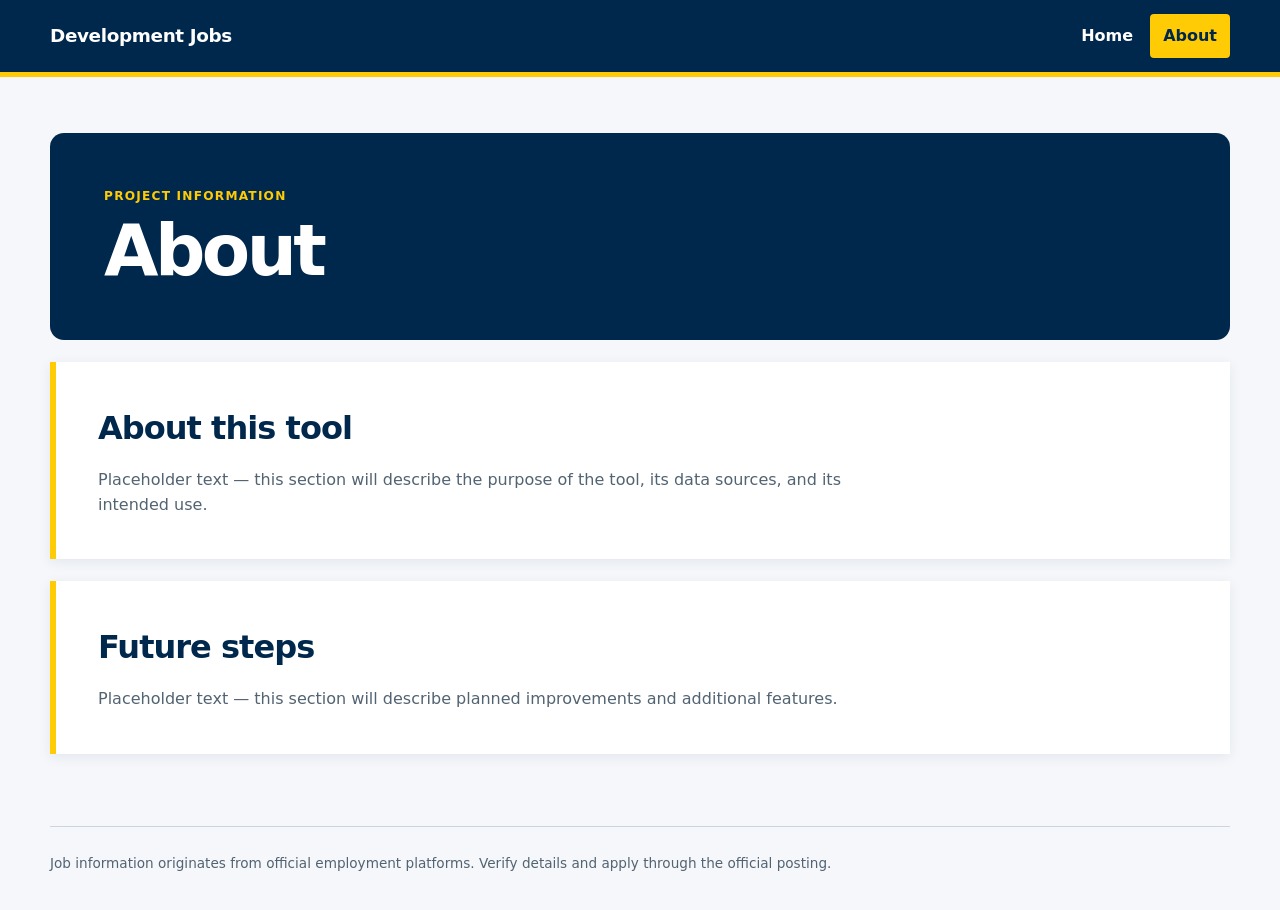
==== docs/about.html @ ef9e1f54 "Improve Excel output and public job browser" ====
<!DOCTYPE html>
<html lang="en">
<head>
    <meta charset="UTF-8">
    <meta name="viewport" content="width=device-width, initial-scale=1.0">
    <meta name="description" content="About the International Development Job Opportunities tool.">
    <title>About | International Development Job Opportunities</title>
    <link rel="stylesheet" href="styles.css">
</head>

<body>
    <header class="site-header">
        <div class="site-header__content">
            <a class="site-brand" href="index.html">Development Jobs</a>
            <nav aria-label="Primary navigation">
                <ul class="site-navigation">
                    <li><a href="index.html">Home</a></li>
                    <li><a aria-current="page" href="about.html">About</a></li>
                </ul>
            </nav>
        </div>
    </header>

    <main class="site-shell about-page">
        <section class="page-introduction" aria-labelledby="page-title">
            <p class="eyebrow">Project information</p>
            <h1 id="page-title">About</h1>
        </section>

        <section class="about-card" aria-labelledby="about-tool-title">
            <h2 id="about-tool-title">About this tool</h2>
            <p>
                Placeholder text — this section will describe the purpose of
                the tool, its data sources, and its intended use.
            </p>
        </section>

        <section class="about-card" aria-labelledby="future-steps-title">
            <h2 id="future-steps-title">Future steps</h2>
            <p>
                Placeholder text — this section will describe planned
                improvements and additional features.
            </p>
        </section>
    </main>

    <footer class="site-footer">
        <p>
            Job information originates from official employment platforms.
            Verify details and apply through the official posting.
        </p>
    </footer>
</body>
</html>
---- docs/styles.css ----
:root {
    --blue: #00274c;
    --blue-light: #174c78;
    --maize: #ffcb05;
    --maize-light: #fff4bf;
    --ink: #152534;
    --muted: #526372;
    --background: #f5f7fa;
    --surface: #ffffff;
    --border: #cbd5df;
    --focus: #a85b00;
    --shadow: 0 14px 34px rgba(0, 39, 76, 0.1);
}

* {
    box-sizing: border-box;
}

html {
    color-scheme: light;
}

body {
    min-width: 320px;
    min-height: 100vh;
    margin: 0;
    color: var(--ink);
    background: var(--background);
    font-family: system-ui, -apple-system, BlinkMacSystemFont, "Segoe UI", sans-serif;
    line-height: 1.55;
}

a {
    color: var(--blue-light);
}

a:focus-visible,
button:focus-visible,
input:focus-visible,
select:focus-visible,
.table-wrapper:focus-visible {
    outline: 3px solid var(--focus);
    outline-offset: 3px;
}

button,
input,
select {
    font: inherit;
}

.site-header {
    color: #ffffff;
    background: var(--blue);
    border-bottom: 5px solid var(--maize);
}

.site-header__content,
.site-shell,
.site-footer {
    width: min(1180px, calc(100% - 48px));
    margin: 0 auto;
}

.site-header__content {
    display: flex;
    align-items: center;
    justify-content: space-between;
    gap: 24px;
    min-height: 72px;
}

.site-brand {
    color: #ffffff;
    font-size: 1.15rem;
    font-weight: 750;
    letter-spacing: -0.02em;
    text-decoration: none;
}

.site-navigation {
    display: flex;
    gap: 4px;
    margin: 0;
    padding: 0;
    list-style: none;
}

.site-navigation a {
    display: block;
    padding: 10px 13px;
    color: #ffffff;
    border-radius: 4px;
    font-weight: 700;
    text-decoration: none;
}

.site-navigation a[aria-current="page"],
.site-navigation a:hover {
    color: var(--blue);
    background: var(--maize);
}

.site-shell {
    padding: 56px 0 72px;
}

.hero {
    padding: clamp(32px, 6vw, 70px);
    color: #ffffff;
    background: linear-gradient(125deg, var(--blue), #073d69);
    border-radius: 18px;
    box-shadow: var(--shadow);
}

.eyebrow,
.section-label {
    margin: 0 0 10px;
    color: var(--maize);
    font-size: 0.76rem;
    font-weight: 800;
    letter-spacing: 0.1em;
    text-transform: uppercase;
}

h1,
h2,
h3,
p {
    overflow-wrap: break-word;
}

h1 {
    max-width: 830px;
    margin: 0;
    font-size: clamp(2.35rem, 5.5vw, 4.6rem);
    letter-spacing: -0.05em;
    line-height: 1;
}

h2 {
    margin: 0;
    color: var(--blue);
    font-size: clamp(1.5rem, 3vw, 2rem);
    letter-spacing: -0.03em;
}

.hero-description {
    max-width: 690px;
    margin: 24px 0 0;
    color: #e7eff7;
    font-size: 1.15rem;
}

.hero-meta {
    display: flex;
    flex-wrap: wrap;
    align-items: center;
    gap: 20px 30px;
    margin-top: 32px;
}

.last-updated {
    margin: 0;
    font-weight: 650;
}

.download-button {
    display: inline-block;
    padding: 13px 18px;
    color: var(--blue);
    background: var(--maize);
    border: 2px solid var(--maize);
    border-radius: 5px;
    font-weight: 800;
    text-decoration: none;
}

.download-button:hover {
    color: #ffffff;
    background: transparent;
}

.summary-section,
.job-browser {
    margin-top: 52px;
}

.section-heading {
    display: flex;
    justify-content: space-between;
    gap: 24px;
    align-items: end;
    margin-bottom: 20px;
}

.fallback-message,
.job-count {
    max-width: 430px;
    margin: 0;
    color: var(--muted);
    font-size: 0.92rem;
}

.job-count {
    font-weight: 700;
    text-align: right;
}

.summary-cards {
    display: grid;
    grid-template-columns: repeat(4, minmax(0, 1fr));
    gap: 14px;
}

.summary-card {
    min-height: 116px;
    padding: 18px;
    background: var(--surface);
    border-top: 4px solid var(--maize);
    box-shadow: 0 3px 12px rgba(0, 39, 76, 0.08);
}

.summary-card h3 {
    min-height: 48px;
    margin: 0;
    color: var(--blue);
    font-size: 0.96rem;
    line-height: 1.28;
}

.summary-card p {
    margin: 12px 0 0;
    font-size: 1.35rem;
    font-weight: 800;
}

.filters {
    display: grid;
    grid-template-columns: repeat(4, minmax(0, 1fr)) auto;
    gap: 16px;
    align-items: end;
    padding: 20px;
    background: var(--surface);
    border: 1px solid var(--border);
    border-radius: 8px;
}

.filter-field {
    display: grid;
    gap: 6px;
}

.filter-field label {
    color: var(--blue);
    font-size: 0.87rem;
    font-weight: 750;
}

.filter-field input,
.filter-field select,
.filter-actions button,
.pagination button {
    min-height: 40px;
    padding: 8px 10px;
    color: var(--ink);
    background: #ffffff;
    border: 1px solid #aebdca;
    border-radius: 4px;
}

.filter-actions button,
.pagination button {
    color: var(--blue);
    font-weight: 750;
    cursor: pointer;
}

.filter-actions button:hover,
.pagination button:hover:not(:disabled),
.pagination button[aria-current="page"] {
    color: #ffffff;
    background: var(--blue);
    border-color: var(--blue);
}

.table-wrapper {
    margin-top: 20px;
    overflow-x: auto;
    background: var(--surface);
    border: 1px solid var(--border);
}

table {
    width: 100%;
    min-width: 800px;
    border-collapse: collapse;
}

th,
td {
    padding: 14px 16px;
    border-bottom: 1px solid #dde4ea;
    text-align: left;
    vertical-align: top;
}

th {
    background: var(--blue);
}

th button {
    width: 100%;
    padding: 0;
    color: #ffffff;
    background: transparent;
    border: 0;
    font-weight: 800;
    text-align: left;
    cursor: pointer;
}

th button::after {
    display: inline-block;
    min-width: 1em;
    margin-left: 6px;
    color: var(--maize);
    content: "↕";
}

th button[data-direction="ascending"]::after {
    content: "↑";
}

th button[data-direction="descending"]::after {
    content: "↓";
}

tbody tr:nth-child(even) {
    background: #f7f9fb;
}

tbody tr:hover {
    background: var(--maize-light);
}

td:nth-child(2) {
    min-width: 290px;
}

td a {
    color: #064f86;
    font-weight: 700;
}

.no-results {
    margin: 0;
    padding: 28px;
    color: var(--muted);
    text-align: center;
}

.pagination {
    display: flex;
    flex-wrap: wrap;
    align-items: center;
    gap: 8px;
    margin-top: 18px;
}

.page-status {
    padding: 7px 4px;
    color: var(--muted);
    font-size: 0.9rem;
    font-weight: 700;
}

.pagination button:disabled {
    opacity: 0.5;
    cursor: not-allowed;
}

.about-page {
    display: grid;
    gap: 22px;
}

.page-introduction {
    padding: clamp(30px, 5vw, 54px);
    color: #ffffff;
    background: var(--blue);
    border-radius: 14px;
}

.page-introduction h1 {
    color: #ffffff;
}

.about-card {
    padding: clamp(24px, 4vw, 42px);
    background: var(--surface);
    border-left: 6px solid var(--maize);
    box-shadow: 0 3px 12px rgba(0, 39, 76, 0.08);
}

.about-card p {
    max-width: 760px;
    margin: 14px 0 0;
    color: var(--muted);
}

.site-footer {
    padding: 26px 0 36px;
    color: var(--muted);
    border-top: 1px solid var(--border);
    font-size: 0.85rem;
}

.site-footer p {
    margin: 0;
}

@media (max-width: 920px) {
    .summary-cards {
        grid-template-columns: repeat(2, minmax(0, 1fr));
    }

    .filters {
        grid-template-columns: repeat(2, minmax(0, 1fr));
    }

    .filter-actions {
        grid-column: span 2;
    }
}

@media (max-width: 640px) {
    .site-header__content,
    .site-shell,
    .site-footer {
        width: min(100% - 28px, 1180px);
    }

    .site-header__content {
        min-height: 64px;
    }

    .site-shell {
        padding: 28px 0 48px;
    }

    .hero {
        border-radius: 10px;
    }

    .section-heading {
        display: grid;
        align-items: start;
    }

    .job-count {
        text-align: left;
    }

    .summary-cards,
    .filters {
        grid-template-columns: 1fr;
    }

    .filter-actions {
        grid-column: auto;
    }

    .filter-actions button {
        width: 100%;
    }

    .site-navigation a {
        padding: 8px;
    }
}

@media (prefers-reduced-motion: reduce) {
    * {
        scroll-behavior: auto;
    }
}
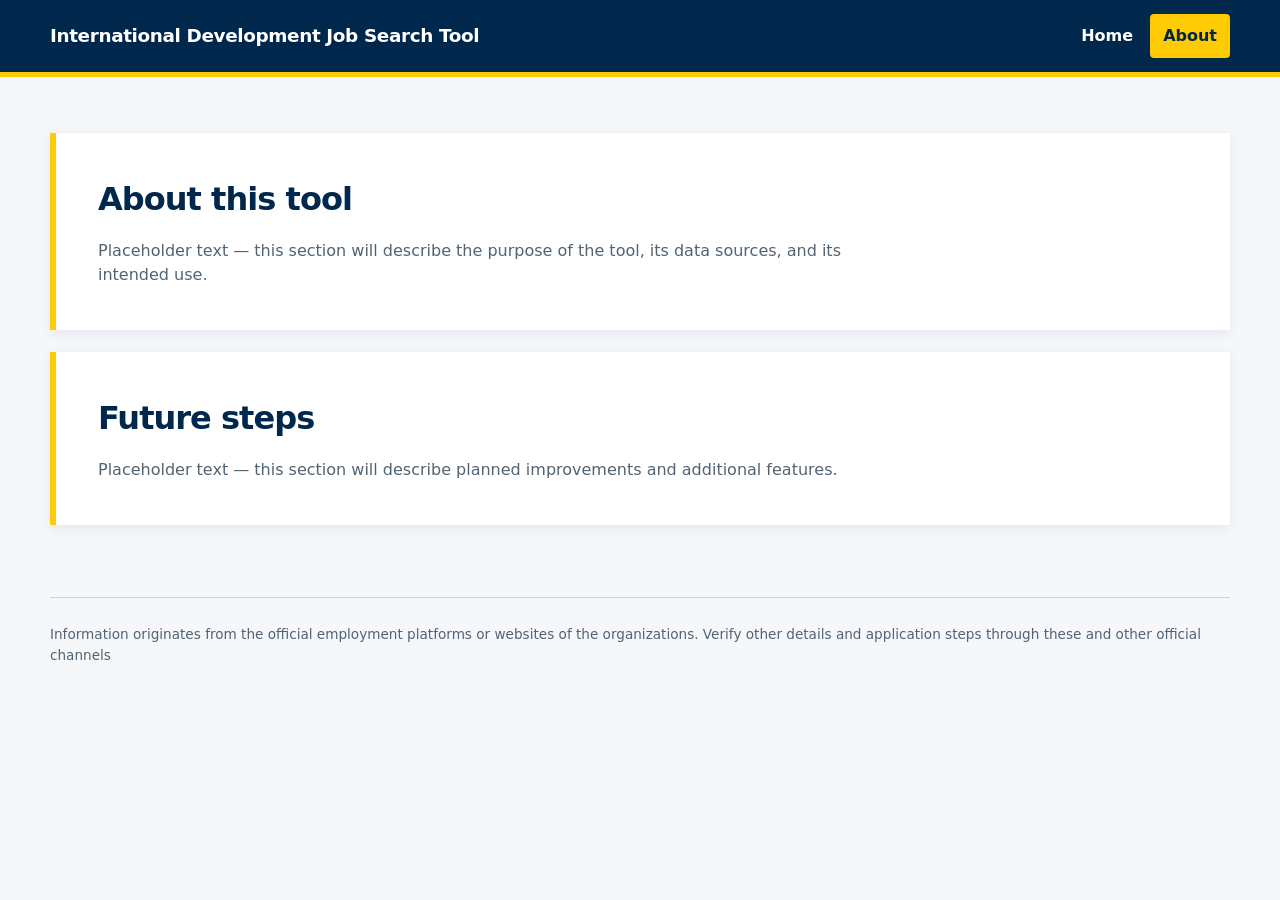
==== commit ee105075: "Refine website copy and layout" ====
--- a/docs/about.html
+++ b/docs/about.html
@@ -11,7 +11,7 @@
 <body>
     <header class="site-header">
         <div class="site-header__content">
-            <a class="site-brand" href="index.html">Development Jobs</a>
+            <a class="site-brand" href="index.html">International Development Job Search Tool</a>
             <nav aria-label="Primary navigation">
                 <ul class="site-navigation">
                     <li><a href="index.html">Home</a></li>
@@ -22,11 +22,6 @@
     </header>
 
     <main class="site-shell about-page">
-        <section class="page-introduction" aria-labelledby="page-title">
-            <p class="eyebrow">Project information</p>
-            <h1 id="page-title">About</h1>
-        </section>
-
         <section class="about-card" aria-labelledby="about-tool-title">
             <h2 id="about-tool-title">About this tool</h2>
             <p>
@@ -46,8 +41,9 @@
 
     <footer class="site-footer">
         <p>
-            Job information originates from official employment platforms.
-            Verify details and apply through the official posting.
+            Information originates from the official employment platforms or
+            websites of the organizations. Verify other details and application
+            steps through these and other official channels
         </p>
     </footer>
 </body>
--- a/docs/styles.css
+++ b/docs/styles.css
@@ -147,9 +147,10 @@
 
 .hero-description {
     max-width: 690px;
-    margin: 24px 0 0;
+    margin: 24px auto 0;
     color: #e7eff7;
     font-size: 1.15rem;
+    text-align: center;
 }
 
 .hero-meta {
@@ -165,6 +166,13 @@
     font-weight: 650;
 }
 
+.fallback-message {
+    max-width: 430px;
+    margin: 6px 0 0;
+    color: #e7eff7;
+    font-size: 0.88rem;
+}
+
 .download-button {
     display: inline-block;
     padding: 13px 18px;
@@ -194,7 +202,6 @@
     margin-bottom: 20px;
 }
 
-.fallback-message,
 .job-count {
     max-width: 430px;
     margin: 0;
@@ -385,17 +392,6 @@
     gap: 22px;
 }
 
-.page-introduction {
-    padding: clamp(30px, 5vw, 54px);
-    color: #ffffff;
-    background: var(--blue);
-    border-radius: 14px;
-}
-
-.page-introduction h1 {
-    color: #ffffff;
-}
-
 .about-card {
     padding: clamp(24px, 4vw, 42px);
     background: var(--surface);
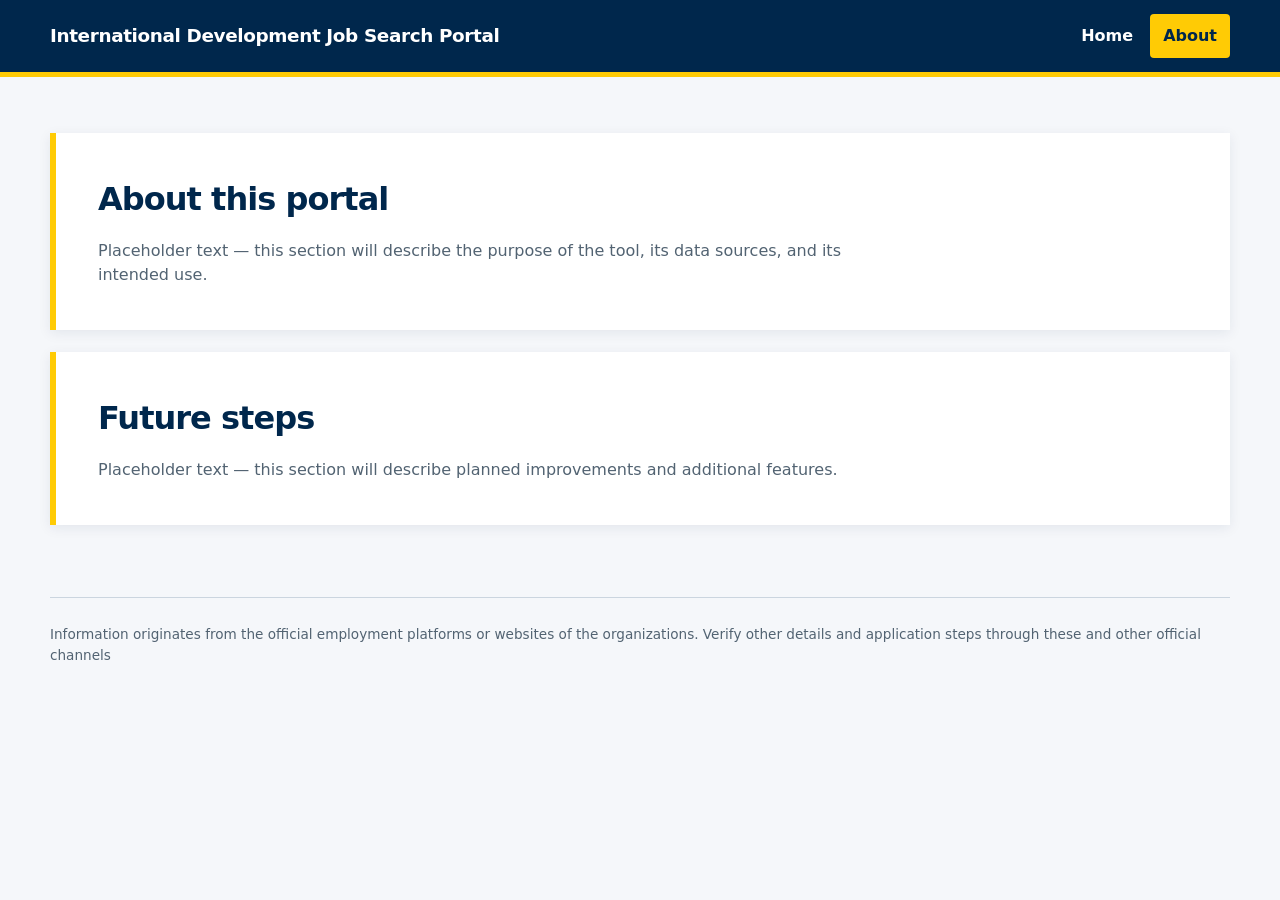
==== commit d8d2cd97: "Refine portal header and layout" ====
--- a/docs/about.html
+++ b/docs/about.html
@@ -11,7 +11,7 @@
 <body>
     <header class="site-header">
         <div class="site-header__content">
-            <a class="site-brand" href="index.html">International Development Job Search Tool</a>
+            <a class="site-brand" href="index.html">International Development Job Search Portal</a>
             <nav aria-label="Primary navigation">
                 <ul class="site-navigation">
                     <li><a href="index.html">Home</a></li>
@@ -23,7 +23,7 @@
 
     <main class="site-shell about-page">
         <section class="about-card" aria-labelledby="about-tool-title">
-            <h2 id="about-tool-title">About this tool</h2>
+            <h2 id="about-tool-title">About this portal</h2>
             <p>
                 Placeholder text — this section will describe the purpose of
                 the tool, its data sources, and its intended use.
--- a/docs/styles.css
+++ b/docs/styles.css
@@ -138,6 +138,12 @@
     line-height: 1;
 }
 
+.hero h1 {
+    margin-right: auto;
+    margin-left: auto;
+    text-align: center;
+}
+
 h2 {
     margin: 0;
     color: var(--blue);
@@ -156,18 +162,23 @@
 .hero-meta {
     display: flex;
     flex-wrap: wrap;
-    align-items: center;
+    align-items: flex-start;
+    justify-content: space-between;
     gap: 20px 30px;
     margin-top: 32px;
 }
 
+.update-status {
+    flex: 1 1 430px;
+}
+
 .last-updated {
     margin: 0;
     font-weight: 650;
 }
 
 .fallback-message {
-    max-width: 430px;
+    max-width: none;
     margin: 6px 0 0;
     color: #e7eff7;
     font-size: 0.88rem;
@@ -181,6 +192,7 @@
     border: 2px solid var(--maize);
     border-radius: 5px;
     font-weight: 800;
+    margin-left: auto;
     text-decoration: none;
 }
 
@@ -449,6 +461,14 @@
         border-radius: 10px;
     }
 
+    .hero-meta {
+        align-items: flex-start;
+    }
+
+    .download-button {
+        margin-left: 0;
+    }
+
     .section-heading {
         display: grid;
         align-items: start;
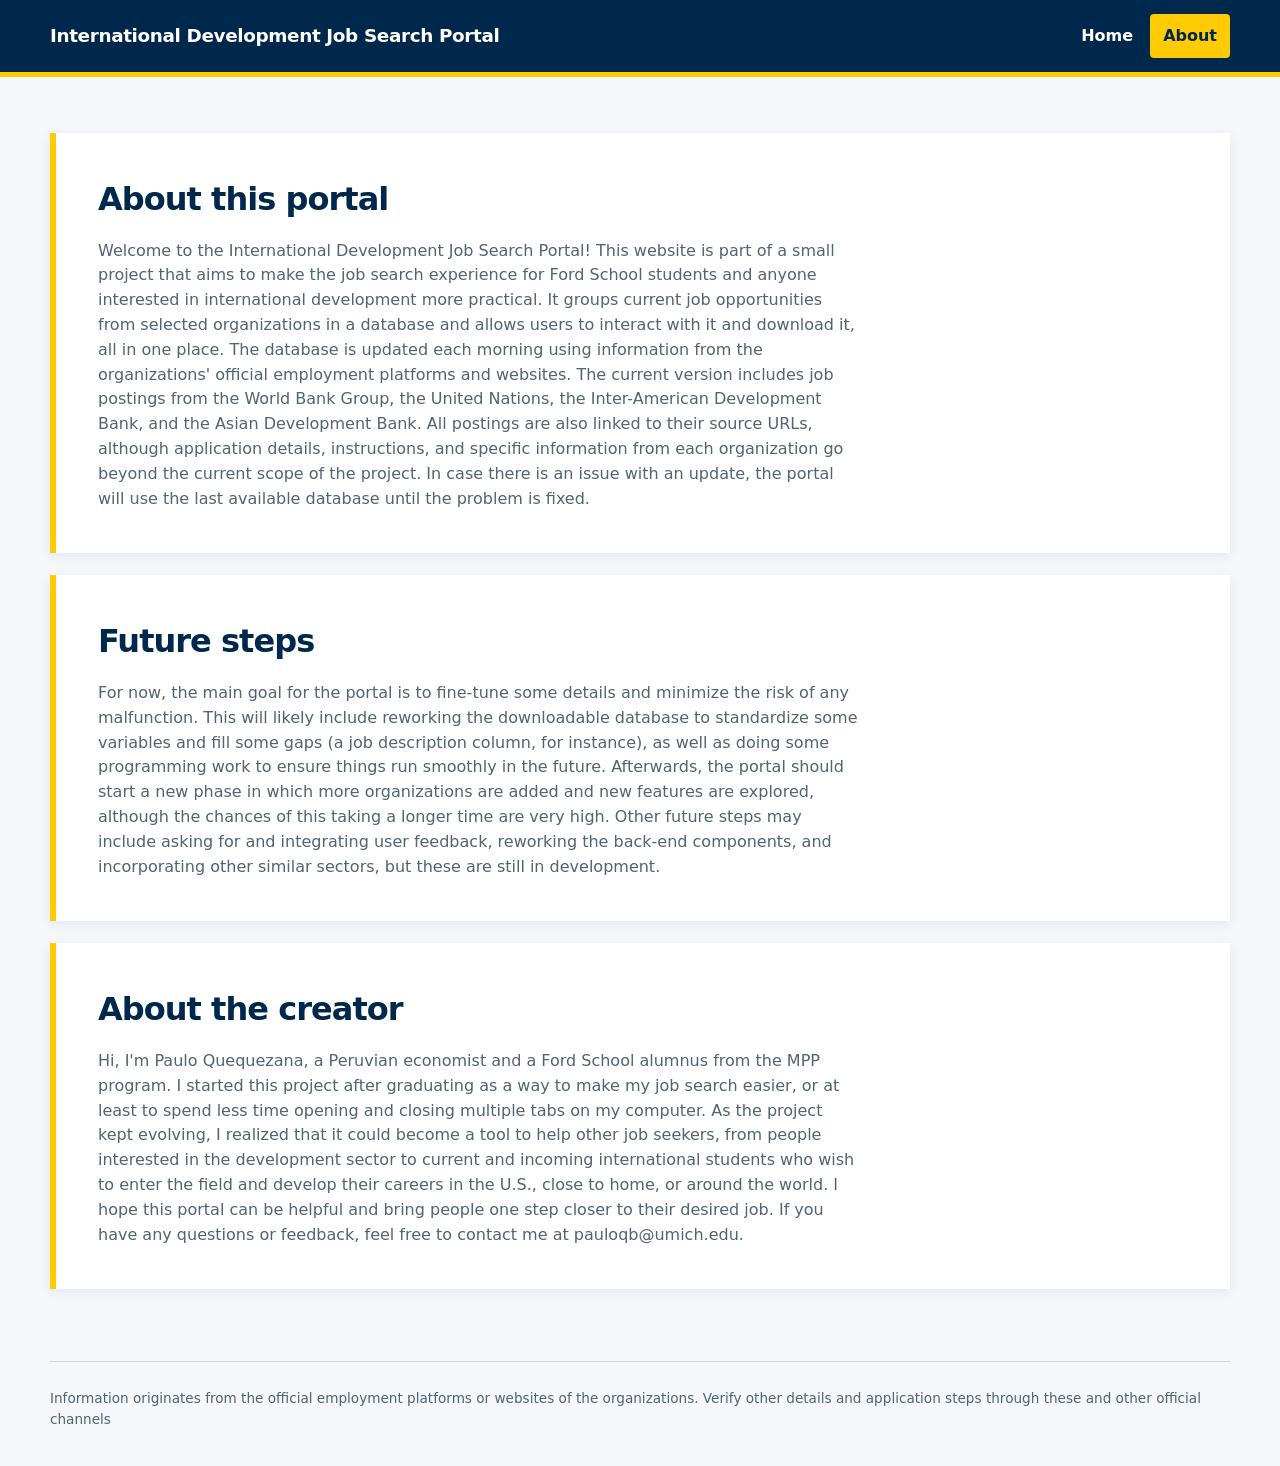
==== commit 566119f9: "Update About page content" ====
--- a/docs/about.html
+++ b/docs/about.html
@@ -25,16 +25,21 @@
         <section class="about-card" aria-labelledby="about-tool-title">
             <h2 id="about-tool-title">About this portal</h2>
             <p>
-                Placeholder text — this section will describe the purpose of
-                the tool, its data sources, and its intended use.
+                Welcome to the International Development Job Search Portal! This website is part of a small project that aims to make the job search experience for Ford School students and anyone interested in international development more practical. It groups current job opportunities from selected organizations in a database and allows users to interact with it and download it, all in one place. The database is updated each morning using information from the organizations' official employment platforms and websites. The current version includes job postings from the World Bank Group, the United Nations, the Inter-American Development Bank, and the Asian Development Bank. All postings are also linked to their source URLs, although application details, instructions, and specific information from each organization go beyond the current scope of the project. In case there is an issue with an update, the portal will use the last available database until the problem is fixed.
             </p>
         </section>
 
         <section class="about-card" aria-labelledby="future-steps-title">
             <h2 id="future-steps-title">Future steps</h2>
             <p>
-                Placeholder text — this section will describe planned
-                improvements and additional features.
+                For now, the main goal for the portal is to fine-tune some details and minimize the risk of any malfunction. This will likely include reworking the downloadable database to standardize some variables and fill some gaps (a job description column, for instance), as well as doing some programming work to ensure things run smoothly in the future. Afterwards, the portal should start a new phase in which more organizations are added and new features are explored, although the chances of this taking a longer time are very high. Other future steps may include asking for and integrating user feedback, reworking the back-end components, and incorporating other similar sectors, but these are still in development.
+            </p>
+        </section>
+
+        <section class="about-card" aria-labelledby="about-creator-title">
+            <h2 id="about-creator-title">About the creator</h2>
+            <p>
+                Hi, I'm Paulo Quequezana, a Peruvian economist and a Ford School alumnus from the MPP program. I started this project after graduating as a way to make my job search easier, or at least to spend less time opening and closing multiple tabs on my computer. As the project kept evolving, I realized that it could become a tool to help other job seekers, from people interested in the development sector to current and incoming international students who wish to enter the field and develop their careers in the U.S., close to home, or around the world. I hope this portal can be helpful and bring people one step closer to their desired job. If you have any questions or feedback, feel free to contact me at pauloqb@umich.edu.
             </p>
         </section>
     </main>
